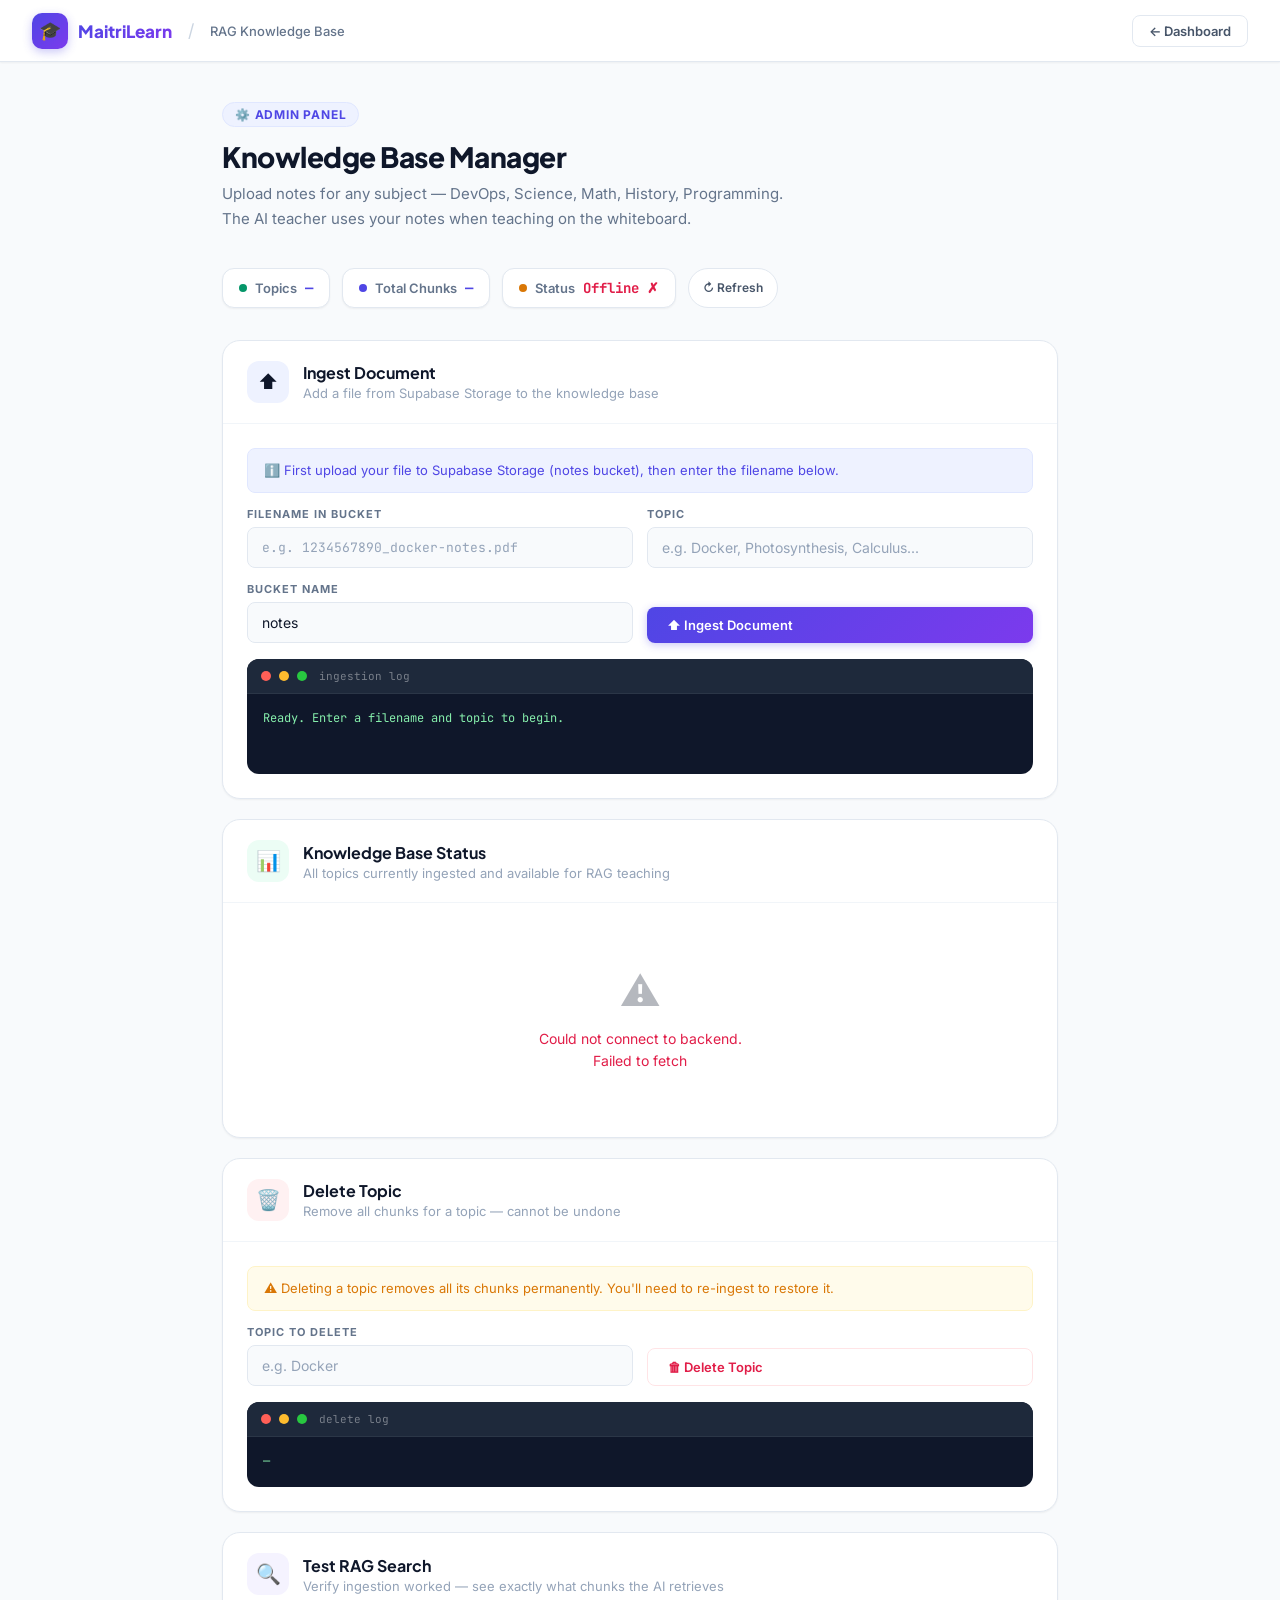
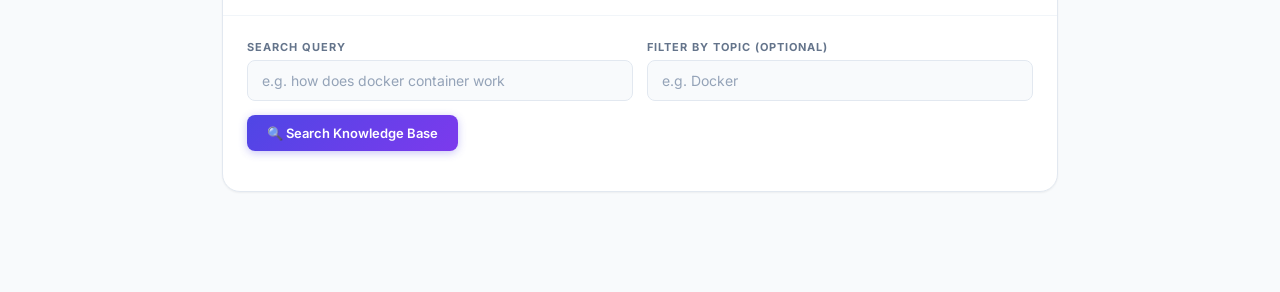
==== admin.html @ 9c9cd819 "modified html files" ====
<!DOCTYPE html>
<html lang="en">
<head>
<meta charset="UTF-8">
<meta name="viewport" content="width=device-width,initial-scale=1.0">
<title>MaitriLearn — RAG Admin</title>
<link rel="icon" href="data:image/svg+xml,<svg xmlns='http://www.w3.org/2000/svg' viewBox='0 0 100 100'><text y='.9em' font-size='90'>⚙️</text></svg>">
<link href="https://fonts.googleapis.com/css2?family=Plus+Jakarta+Sans:wght@400;500;600;700;800&family=Inter:wght@400;500;600&family=JetBrains+Mono:wght@400;500;600&display=swap" rel="stylesheet">
<style>
*,*::before,*::after{box-sizing:border-box;margin:0;padding:0}
:root{
  --white:#ffffff;
  --gray-50:#f8fafc;--gray-100:#f1f5f9;--gray-200:#e2e8f0;
  --gray-300:#cbd5e1;--gray-400:#94a3b8;--gray-500:#64748b;
  --gray-600:#475569;--gray-700:#334155;--gray-800:#1e293b;--gray-900:#0f172a;
  --indigo:#4f46e5;--indigo-600:#4338ca;--indigo-50:#eef2ff;--indigo-100:#e0e7ff;
  --violet:#7c3aed;--violet-50:#f5f3ff;
  --emerald:#059669;--emerald-50:#ecfdf5;--emerald-100:#d1fae5;
  --amber:#d97706;--amber-50:#fffbeb;--amber-100:#fef3c7;
  --rose:#e11d48;--rose-50:#fff1f2;--rose-100:#ffe4e6;
  --cyan:#0891b2;--cyan-50:#ecfeff;
  --r:12px;--r-sm:8px;--r-lg:18px;
  --sh-sm:0 1px 2px rgba(0,0,0,.05);
  --sh:0 1px 3px rgba(0,0,0,.1),0 1px 2px rgba(0,0,0,.06);
  --sh-md:0 4px 6px -1px rgba(0,0,0,.1),0 2px 4px -1px rgba(0,0,0,.06);
  --sh-lg:0 10px 15px -3px rgba(0,0,0,.1),0 4px 6px -2px rgba(0,0,0,.05);
}
html{scroll-behavior:smooth}
body{
  font-family:'Inter',sans-serif;
  background:var(--gray-50);
  color:var(--gray-900);
  min-height:100vh;
}

/* ── NAVBAR ── */
.nav{
  position:sticky;top:0;z-index:100;
  height:62px;display:flex;align-items:center;
  padding:0 32px;gap:16px;
  background:rgba(255,255,255,.92);
  backdrop-filter:blur(16px);
  border-bottom:1px solid var(--gray-200);
  box-shadow:var(--sh-sm);
}
.nav-logo{display:flex;align-items:center;gap:10px;text-decoration:none}
.nav-logo-mark{
  width:36px;height:36px;border-radius:10px;
  background:linear-gradient(135deg,var(--indigo),var(--violet));
  display:flex;align-items:center;justify-content:center;font-size:18px;
  box-shadow:0 3px 10px rgba(79,70,229,.3);
}
.nav-logo-name{
  font-family:'Plus Jakarta Sans',sans-serif;font-weight:800;font-size:17px;
  background:linear-gradient(135deg,var(--indigo),var(--violet));
  -webkit-background-clip:text;-webkit-text-fill-color:transparent;
}
.nav-sep{color:var(--gray-300);font-size:18px}
.nav-page{font-size:13px;color:var(--gray-500);font-weight:500}
.nav-space{flex:1}
.nav-back{
  display:inline-flex;align-items:center;gap:6px;
  padding:7px 16px;border-radius:var(--r-sm);
  border:1.5px solid var(--gray-200);background:white;
  font-size:13px;font-weight:600;color:var(--gray-600);
  text-decoration:none;transition:all .2s;
}
.nav-back:hover{border-color:var(--indigo);color:var(--indigo);background:var(--indigo-50)}

/* ── LAYOUT ── */
.page{max-width:900px;margin:0 auto;padding:40px 32px 80px}

/* ── PAGE HEADER ── */
.page-header{margin-bottom:36px}
.ph-tag{
  display:inline-flex;align-items:center;gap:6px;
  padding:4px 12px;border-radius:20px;
  background:var(--indigo-50);color:var(--indigo);
  font-size:12px;font-weight:700;letter-spacing:.8px;text-transform:uppercase;
  border:1px solid var(--indigo-100);margin-bottom:12px;
}
.ph-title{
  font-family:'Plus Jakarta Sans',sans-serif;
  font-weight:800;font-size:28px;color:var(--gray-900);
  letter-spacing:-.5px;margin-bottom:8px;
}
.ph-sub{font-size:15px;color:var(--gray-500);line-height:1.65;max-width:580px}

/* ── STATUS PILLS ── */
.status-bar{
  display:flex;gap:12px;margin-bottom:32px;
  flex-wrap:wrap;
}
.status-pill{
  display:inline-flex;align-items:center;gap:8px;
  padding:10px 16px;border-radius:var(--r);
  background:white;border:1.5px solid var(--gray-200);
  font-size:13px;font-weight:600;color:var(--gray-700);
  box-shadow:var(--sh-sm);
}
.status-pill .sp-dot{width:8px;height:8px;border-radius:50%}
.status-pill .sp-val{
  font-family:'JetBrains Mono',monospace;font-size:14px;font-weight:700;
}

/* ── SECTION CARDS ── */
.sec-card{
  background:white;border:1.5px solid var(--gray-200);
  border-radius:var(--r-lg);margin-bottom:20px;
  box-shadow:var(--sh-sm);overflow:hidden;
  transition:box-shadow .2s;
}
.sec-card:hover{box-shadow:var(--sh-md)}
.sec-card-header{
  display:flex;align-items:center;gap:14px;
  padding:20px 24px;border-bottom:1px solid var(--gray-100);
}
.sec-icon{
  width:42px;height:42px;border-radius:12px;
  display:flex;align-items:center;justify-content:center;font-size:20px;
  flex-shrink:0;
}
.sec-title{
  font-family:'Plus Jakarta Sans',sans-serif;
  font-weight:700;font-size:16px;color:var(--gray-900);
  margin-bottom:2px;
}
.sec-desc{font-size:13px;color:var(--gray-400)}
.sec-body{padding:24px}

/* ── FORM ELEMENTS ── */
.form-row{display:grid;grid-template-columns:1fr 1fr;gap:14px;margin-bottom:14px}
.form-group{display:flex;flex-direction:column;gap:6px}
.flabel{
  font-size:11px;font-weight:700;letter-spacing:1px;
  text-transform:uppercase;color:var(--gray-500);
}
.finput{
  padding:11px 14px;border-radius:var(--r-sm);
  border:1.5px solid var(--gray-200);background:var(--gray-50);
  color:var(--gray-900);font-family:'Inter',sans-serif;font-size:14px;
  outline:none;transition:all .2s;
}
.finput:focus{border-color:var(--indigo);background:white;box-shadow:0 0 0 3px rgba(79,70,229,.1)}
.finput::placeholder{color:var(--gray-400)}
.finput-mono{font-family:'JetBrains Mono',monospace;font-size:13px}

/* ── BUTTONS ── */
.btn{
  display:inline-flex;align-items:center;gap:7px;
  padding:10px 20px;border-radius:var(--r-sm);border:none;
  font-family:'Inter',sans-serif;font-size:13px;font-weight:600;
  cursor:pointer;transition:all .2s;
}
.btn-primary{
  background:linear-gradient(135deg,var(--indigo),var(--violet));
  color:white;box-shadow:0 2px 8px rgba(79,70,229,.3);
}
.btn-primary:hover:not(:disabled){transform:translateY(-1px);box-shadow:0 4px 14px rgba(79,70,229,.4)}
.btn-primary:disabled{opacity:.45;cursor:not-allowed;transform:none}
.btn-danger{background:white;color:var(--rose);border:1.5px solid var(--rose-100)}
.btn-danger:hover:not(:disabled){background:var(--rose-50);border-color:var(--rose)}
.btn-danger:disabled{opacity:.4;cursor:not-allowed}
.btn-outline{background:white;color:var(--gray-600);border:1.5px solid var(--gray-200)}
.btn-outline:hover{border-color:var(--indigo);color:var(--indigo);background:var(--indigo-50)}
.btn-sm{padding:6px 14px;font-size:12px}

/* ── LOG TERMINAL ── */
.log-wrap{
  background:var(--gray-900);border-radius:var(--r);
  overflow:hidden;margin-top:16px;
}
.log-titlebar{
  display:flex;align-items:center;gap:8px;
  padding:10px 14px;background:var(--gray-800);
  border-bottom:1px solid rgba(255,255,255,.06);
}
.log-dot{width:10px;height:10px;border-radius:50%}
.log-name{font-size:11px;color:rgba(255,255,255,.4);font-family:'JetBrains Mono',monospace;margin-left:4px}
.log-body{
  padding:14px 16px;
  font-family:'JetBrains Mono',monospace;font-size:12px;
  line-height:1.8;min-height:80px;max-height:220px;
  overflow-y:auto;color:#86efac;
  white-space:pre-wrap;word-break:break-all;
}
.log-body .err{color:#fca5a5}
.log-body .info{color:#93c5fd}
.log-body .warn{color:#fcd34d}

/* ── TOPICS TABLE ── */
.topics-wrap{margin-top:4px}
.topics-table{width:100%;border-collapse:collapse}
.topics-table th{
  text-align:left;padding:10px 14px;
  font-size:11px;font-weight:700;letter-spacing:1px;text-transform:uppercase;
  color:var(--gray-400);border-bottom:1.5px solid var(--gray-200);
  background:var(--gray-50);
}
.topics-table th:first-child{border-radius:var(--r-sm) 0 0 0}
.topics-table th:last-child{border-radius:0 var(--r-sm) 0 0}
.topics-table td{
  padding:12px 14px;border-bottom:1px solid var(--gray-100);
  font-size:14px;color:var(--gray-700);
  transition:background .15s;
}
.topics-table tr:hover td{background:var(--gray-50)}
.topics-table tr:last-child td{border-bottom:none}
.topic-badge{
  display:inline-flex;align-items:center;gap:6px;
  padding:4px 12px;border-radius:20px;
  background:var(--indigo-50);color:var(--indigo);
  font-size:12px;font-weight:600;border:1px solid var(--indigo-100);
}
.status-ok{
  display:inline-flex;align-items:center;gap:5px;
  font-size:12px;font-weight:600;color:var(--emerald);
}
.status-dot-ok{width:6px;height:6px;border-radius:50%;background:var(--emerald)}
.chunks-count{
  font-family:'JetBrains Mono',monospace;font-size:12px;
  font-weight:600;color:var(--gray-500);
}
.empty-state{
  text-align:center;padding:40px 20px;
  display:flex;flex-direction:column;align-items:center;gap:12px;
}
.empty-icon{font-size:40px;opacity:.3}
.empty-text{font-size:14px;color:var(--gray-400);line-height:1.6}

/* ── KB SUMMARY ── */
.kb-summary{
  display:flex;gap:12px;margin-bottom:16px;flex-wrap:wrap;
}
.kb-stat{
  flex:1;min-width:120px;padding:14px 16px;border-radius:var(--r);
  border:1.5px solid var(--gray-200);background:white;
  text-align:center;
}
.kb-stat-num{
  font-family:'Plus Jakarta Sans',sans-serif;
  font-weight:800;font-size:26px;line-height:1;margin-bottom:4px;
}
.kb-stat-label{font-size:12px;color:var(--gray-400);font-weight:500}

/* ── SEARCH RESULTS ── */
.chunk-result{
  padding:14px;border-radius:var(--r-sm);
  background:var(--gray-50);border:1px solid var(--gray-200);
  margin-bottom:10px;
}
.chunk-header{
  display:flex;align-items:center;gap:8px;
  margin-bottom:8px;
}
.chunk-num{
  width:22px;height:22px;border-radius:6px;
  background:var(--indigo-50);color:var(--indigo);
  display:flex;align-items:center;justify-content:center;
  font-size:11px;font-weight:700;flex-shrink:0;
}
.chunk-label{font-size:12px;font-weight:600;color:var(--gray-500)}
.chunk-text{
  font-size:13px;color:var(--gray-700);line-height:1.7;
  font-family:'Inter',sans-serif;
}

/* ── ALERT ── */
.alert{
  display:flex;align-items:flex-start;gap:10px;
  padding:12px 16px;border-radius:var(--r-sm);
  font-size:13px;line-height:1.5;margin-bottom:14px;
}
.alert-warn{background:var(--amber-50);border:1px solid var(--amber-100);color:var(--amber)}
.alert-info{background:var(--indigo-50);border:1px solid var(--indigo-100);color:var(--indigo)}

/* ── RESPONSIVE ── */
@media(max-width:600px){
  .nav{padding:0 16px}
  .page{padding:24px 16px 60px}
  .form-row{grid-template-columns:1fr}
  .kb-summary{flex-direction:column}
  .status-bar{flex-direction:column}
}
::-webkit-scrollbar{width:5px}
::-webkit-scrollbar-track{background:transparent}
::-webkit-scrollbar-thumb{background:var(--gray-300);border-radius:3px}

/* Animations */
@keyframes fadeUp{from{opacity:0;transform:translateY(16px)}to{opacity:1;transform:translateY(0)}}
.sec-card{animation:fadeUp .4s ease both}
.sec-card:nth-child(1){animation-delay:.05s}
.sec-card:nth-child(2){animation-delay:.1s}
.sec-card:nth-child(3){animation-delay:.15s}
.sec-card:nth-child(4){animation-delay:.2s}
</style>
</head>
<body>

<!-- NAVBAR -->
<nav class="nav">
  <a href="index.html" class="nav-logo">
    <div class="nav-logo-mark">🎓</div>
    <span class="nav-logo-name">MaitriLearn</span>
  </a>
  <span class="nav-sep">/</span>
  <span class="nav-page">RAG Knowledge Base</span>
  <div class="nav-space"></div>
  <a href="index.html" class="nav-back">← Dashboard</a>
</nav>

<div class="page">

  <!-- PAGE HEADER -->
  <div class="page-header">
    <div class="ph-tag">⚙️ Admin Panel</div>
    <h1 class="ph-title">Knowledge Base Manager</h1>
    <p class="ph-sub">Upload notes for any subject — DevOps, Science, Math, History, Programming. The AI teacher uses your notes when teaching on the whiteboard.</p>
  </div>

  <!-- STATUS BAR -->
  <div class="status-bar" id="statusBar">
    <div class="status-pill">
      <div class="sp-dot" style="background:var(--emerald)"></div>
      <span style="color:var(--gray-500)">Topics</span>
      <span class="sp-val" style="color:var(--indigo)" id="statTopics">—</span>
    </div>
    <div class="status-pill">
      <div class="sp-dot" style="background:var(--indigo)"></div>
      <span style="color:var(--gray-500)">Total Chunks</span>
      <span class="sp-val" style="color:var(--indigo)" id="statChunks">—</span>
    </div>
    <div class="status-pill">
      <div class="sp-dot" style="background:var(--amber);animation:pulse 2s infinite"></div>
      <span style="color:var(--gray-500)">Status</span>
      <span class="sp-val" style="color:var(--emerald)" id="statStatus">Loading...</span>
    </div>
    <button class="btn btn-outline btn-sm" onclick="loadTopics()" style="border-radius:20px">↻ Refresh</button>
  </div>

  <!-- 1. INGEST -->
  <div class="sec-card">
    <div class="sec-card-header">
      <div class="sec-icon" style="background:var(--indigo-50)">⬆️</div>
      <div>
        <div class="sec-title">Ingest Document</div>
        <div class="sec-desc">Add a file from Supabase Storage to the knowledge base</div>
      </div>
    </div>
    <div class="sec-body">
      <div class="alert alert-info">
        ℹ️ First upload your file to Supabase Storage (notes bucket), then enter the filename below.
      </div>
      <div class="form-row">
        <div class="form-group">
          <label class="flabel">Filename in bucket</label>
          <input class="finput finput-mono" id="filename" placeholder="e.g. 1234567890_docker-notes.pdf">
        </div>
        <div class="form-group">
          <label class="flabel">Topic</label>
          <input class="finput" id="topic"
            placeholder="e.g. Docker, Photosynthesis, Calculus..."
            list="topicSuggestions" autocomplete="off">
          <datalist id="topicSuggestions">
            <option value="Linux"><option value="Git"><option value="Docker">
            <option value="Kubernetes"><option value="CI/CD"><option value="AWS">
            <option value="Terraform"><option value="Photosynthesis">
            <option value="Cell Biology"><option value="Newton Laws">
            <option value="Thermodynamics"><option value="Periodic Table">
            <option value="DNA Replication"><option value="Calculus">
            <option value="Linear Algebra"><option value="Statistics">
            <option value="Trigonometry"><option value="Python">
            <option value="Data Structures"><option value="Machine Learning">
            <option value="SQL"><option value="World War 2">
            <option value="Indian Independence"><option value="French Revolution">
          </datalist>
        </div>
      </div>
      <div class="form-row">
        <div class="form-group">
          <label class="flabel">Bucket Name</label>
          <input class="finput" id="bucket" value="notes">
        </div>
        <div class="form-group" style="justify-content:flex-end">
          <label class="flabel">&nbsp;</label>
          <button class="btn btn-primary" id="ingestBtn" onclick="ingestDoc()">
            ⬆ Ingest Document
          </button>
        </div>
      </div>
      <div class="log-wrap">
        <div class="log-titlebar">
          <div class="log-dot" style="background:#ff5f57"></div>
          <div class="log-dot" style="background:#febc2e"></div>
          <div class="log-dot" style="background:#28c840"></div>
          <span class="log-name">ingestion log</span>
        </div>
        <div class="log-body" id="ingestLog">Ready. Enter a filename and topic to begin.</div>
      </div>
    </div>
  </div>

  <!-- 2. KNOWLEDGE BASE STATUS -->
  <div class="sec-card">
    <div class="sec-card-header">
      <div class="sec-icon" style="background:var(--emerald-50)">📊</div>
      <div>
        <div class="sec-title">Knowledge Base Status</div>
        <div class="sec-desc">All topics currently ingested and available for RAG teaching</div>
      </div>
    </div>
    <div class="sec-body">
      <div id="topicsWrap">
        <div class="empty-state">
          <div class="empty-icon">📭</div>
          <div class="empty-text">Loading knowledge base...</div>
        </div>
      </div>
    </div>
  </div>

  <!-- 3. DELETE -->
  <div class="sec-card">
    <div class="sec-card-header">
      <div class="sec-icon" style="background:var(--rose-50)">🗑️</div>
      <div>
        <div class="sec-title">Delete Topic</div>
        <div class="sec-desc">Remove all chunks for a topic — cannot be undone</div>
      </div>
    </div>
    <div class="sec-body">
      <div class="alert alert-warn">
        ⚠️ Deleting a topic removes all its chunks permanently. You'll need to re-ingest to restore it.
      </div>
      <div class="form-row">
        <div class="form-group">
          <label class="flabel">Topic to Delete</label>
          <input class="finput" id="deleteTopic" placeholder="e.g. Docker">
        </div>
        <div class="form-group" style="justify-content:flex-end">
          <label class="flabel">&nbsp;</label>
          <button class="btn btn-danger" onclick="deleteTopic()">🗑 Delete Topic</button>
        </div>
      </div>
      <div class="log-wrap">
        <div class="log-titlebar">
          <div class="log-dot" style="background:#ff5f57"></div>
          <div class="log-dot" style="background:#febc2e"></div>
          <div class="log-dot" style="background:#28c840"></div>
          <span class="log-name">delete log</span>
        </div>
        <div class="log-body" id="deleteLog" style="min-height:50px">—</div>
      </div>
    </div>
  </div>

  <!-- 4. TEST SEARCH -->
  <div class="sec-card">
    <div class="sec-card-header">
      <div class="sec-icon" style="background:var(--violet-50)">🔍</div>
      <div>
        <div class="sec-title">Test RAG Search</div>
        <div class="sec-desc">Verify ingestion worked — see exactly what chunks the AI retrieves</div>
      </div>
    </div>
    <div class="sec-body">
      <div class="form-row">
        <div class="form-group">
          <label class="flabel">Search Query</label>
          <input class="finput" id="searchQuery" placeholder="e.g. how does docker container work">
        </div>
        <div class="form-group">
          <label class="flabel">Filter by Topic (optional)</label>
          <input class="finput" id="searchTopic" placeholder="e.g. Docker">
        </div>
      </div>
      <button class="btn btn-primary" onclick="testSearch()">🔍 Search Knowledge Base</button>
      <div id="searchResults" style="margin-top:16px"></div>
    </div>
  </div>

</div>

<script src="js/config.js"></script>
<script>
const BACKEND = typeof BACKEND_URL !== "undefined" ? BACKEND_URL : "http://localhost:5000";

function log(elId, msg, type="") {
  const el = document.getElementById(elId);
  const line = type ? `<span class="${type}">${msg}</span>` : msg;
  el.innerHTML += "\n" + line;
  el.scrollTop = el.scrollHeight;
}
function clearLog(elId, msg="") {
  document.getElementById(elId).innerHTML = msg;
}

// ── INGEST ────────────────────────────────────────────────────────────────────
window.ingestDoc = async function() {
  const filename = document.getElementById("filename").value.trim();
  const topic    = document.getElementById("topic").value.trim();
  const bucket   = document.getElementById("bucket").value.trim() || "notes";
  const btn      = document.getElementById("ingestBtn");

  if (!filename || !topic) { alert("Please fill in filename and topic"); return; }

  btn.disabled = true;
  btn.textContent = "⏳ Ingesting...";
  clearLog("ingestLog", `Starting ingestion of "${filename}"...`);
  log("ingestLog", `Topic: ${topic} | Bucket: ${bucket}`, "info");
  log("ingestLog", "Downloading file from Supabase Storage...");

  try {
    const res  = await fetch(`${BACKEND}/rag/ingest`, {
      method: "POST",
      headers: { "Content-Type": "application/json" },
      body: JSON.stringify({ filename, topic, bucket })
    });
    const data = await res.json();
    if (data.error) {
      log("ingestLog", `✗ ERROR: ${data.error}`, "err");
    } else {
      log("ingestLog", `✓ ${data.message}`, "info");
      log("ingestLog", `  Chunks stored: ${data.chunks_stored} / ${data.total_chunks}`);
      log("ingestLog", `  Topic "${topic}" is now available for RAG teaching ✓`);
      loadTopics();
    }
  } catch(e) {
    log("ingestLog", `✗ ERROR: ${e.message} — is backend running?`, "err");
  }
  btn.disabled = false;
  btn.innerHTML = "⬆ Ingest Document";
};

// ── LOAD TOPICS ───────────────────────────────────────────────────────────────
window.loadTopics = async function() {
  const wrap = document.getElementById("topicsWrap");
  wrap.innerHTML = `<div class="empty-state"><div class="empty-icon">⏳</div><div class="empty-text">Loading...</div></div>`;

  try {
    const res  = await fetch(`${BACKEND}/rag/topics`);
    const data = await res.json();

    // Update status bar
    document.getElementById("statTopics").textContent = data.topics?.length || 0;
    document.getElementById("statChunks").textContent = data.total_chunks || 0;
    document.getElementById("statStatus").textContent = "Connected ✓";
    document.getElementById("statStatus").style.color = "var(--emerald)";

    if (!data.topics || data.topics.length === 0) {
      wrap.innerHTML = `
        <div class="empty-state">
          <div class="empty-icon">📭</div>
          <div class="empty-text">No documents ingested yet.<br>Upload notes to Supabase bucket and ingest them above.</div>
        </div>`;
      return;
    }

    wrap.innerHTML = `
      <div class="kb-summary">
        <div class="kb-stat">
          <div class="kb-stat-num" style="color:var(--indigo)">${data.topics.length}</div>
          <div class="kb-stat-label">Topics</div>
        </div>
        <div class="kb-stat">
          <div class="kb-stat-num" style="color:var(--emerald)">${data.total_chunks}</div>
          <div class="kb-stat-label">Total Chunks</div>
        </div>
        <div class="kb-stat">
          <div class="kb-stat-num" style="color:var(--violet)">RAG</div>
          <div class="kb-stat-label">Ready</div>
        </div>
      </div>
      <table class="topics-table">
        <thead>
          <tr>
            <th>#</th>
            <th>Topic</th>
            <th>Status</th>
          </tr>
        </thead>
        <tbody>
          ${data.topics.map((t, i) => `
            <tr>
              <td style="color:var(--gray-400);font-family:'JetBrains Mono',monospace;font-size:12px">${String(i+1).padStart(2,"0")}</td>
              <td><span class="topic-badge">📚 ${t}</span></td>
              <td><span class="status-ok"><span class="status-dot-ok"></span>Ingested</span></td>
            </tr>`).join("")}
        </tbody>
      </table>`;
  } catch(e) {
    document.getElementById("statStatus").textContent = "Offline ✗";
    document.getElementById("statStatus").style.color = "var(--rose)";
    wrap.innerHTML = `
      <div class="empty-state">
        <div class="empty-icon">⚠️</div>
        <div class="empty-text" style="color:var(--rose)">Could not connect to backend.<br>${e.message}</div>
      </div>`;
  }
};

// ── DELETE ────────────────────────────────────────────────────────────────────
window.deleteTopic = async function() {
  const topic = document.getElementById("deleteTopic").value.trim();
  if (!topic) { alert("Enter a topic to delete"); return; }
  if (!confirm(`Delete ALL chunks for topic "${topic}"?\n\nThis cannot be undone.`)) return;

  clearLog("deleteLog", `Deleting all chunks for "${topic}"...`);
  try {
    const res  = await fetch(`${BACKEND}/rag/delete`, {
      method: "DELETE",
      headers: { "Content-Type": "application/json" },
      body: JSON.stringify({ topic })
    });
    const data = await res.json();
    if (data.error) {
      log("deleteLog", `✗ ERROR: ${data.error}`, "err");
    } else {
      log("deleteLog", `✓ Successfully deleted all chunks for "${topic}"`, "info");
      document.getElementById("deleteTopic").value = "";
      loadTopics();
    }
  } catch(e) {
    log("deleteLog", `✗ ERROR: ${e.message}`, "err");
  }
};

// ── TEST SEARCH ───────────────────────────────────────────────────────────────
window.testSearch = async function() {
  const query = document.getElementById("searchQuery").value.trim();
  const topic = document.getElementById("searchTopic").value.trim();
  if (!query) { alert("Enter a search query"); return; }

  const results = document.getElementById("searchResults");
  results.innerHTML = `<div style="color:var(--gray-400);font-size:13px;padding:8px">Searching knowledge base...</div>`;

  try {
    const res  = await fetch(`${BACKEND}/rag/search`, {
      method: "POST",
      headers: { "Content-Type": "application/json" },
      body: JSON.stringify({ query, topic, top_k: 3 })
    });
    const data = await res.json();

    if (data.error) {
      results.innerHTML = `<div class="alert alert-warn">✗ ${data.error}</div>`;
      return;
    }
    if (data.count === 0) {
      results.innerHTML = `
        <div class="empty-state" style="padding:24px">
          <div class="empty-icon">🔍</div>
          <div class="empty-text">No chunks found for this query.<br>Try ingesting documents first or lower the similarity threshold.</div>
        </div>`;
      return;
    }

    results.innerHTML = `
      <div style="font-size:13px;font-weight:600;color:var(--emerald);margin-bottom:12px">
        ✓ Found ${data.count} relevant chunk${data.count > 1 ? "s" : ""} — RAG is working!
      </div>
      ${data.chunks.map((c, i) => `
        <div class="chunk-result">
          <div class="chunk-header">
            <div class="chunk-num">${i+1}</div>
            <div class="chunk-label">Chunk ${i+1} · ${c.length} chars</div>
          </div>
          <div class="chunk-text">${c.slice(0, 320)}${c.length > 320 ? "..." : ""}</div>
        </div>`).join("")}`;
  } catch(e) {
    results.innerHTML = `<div class="alert alert-warn">✗ Search failed: ${e.message}</div>`;
  }
};

// Auto-load on open
loadTopics();
</script>
</body>
</html>
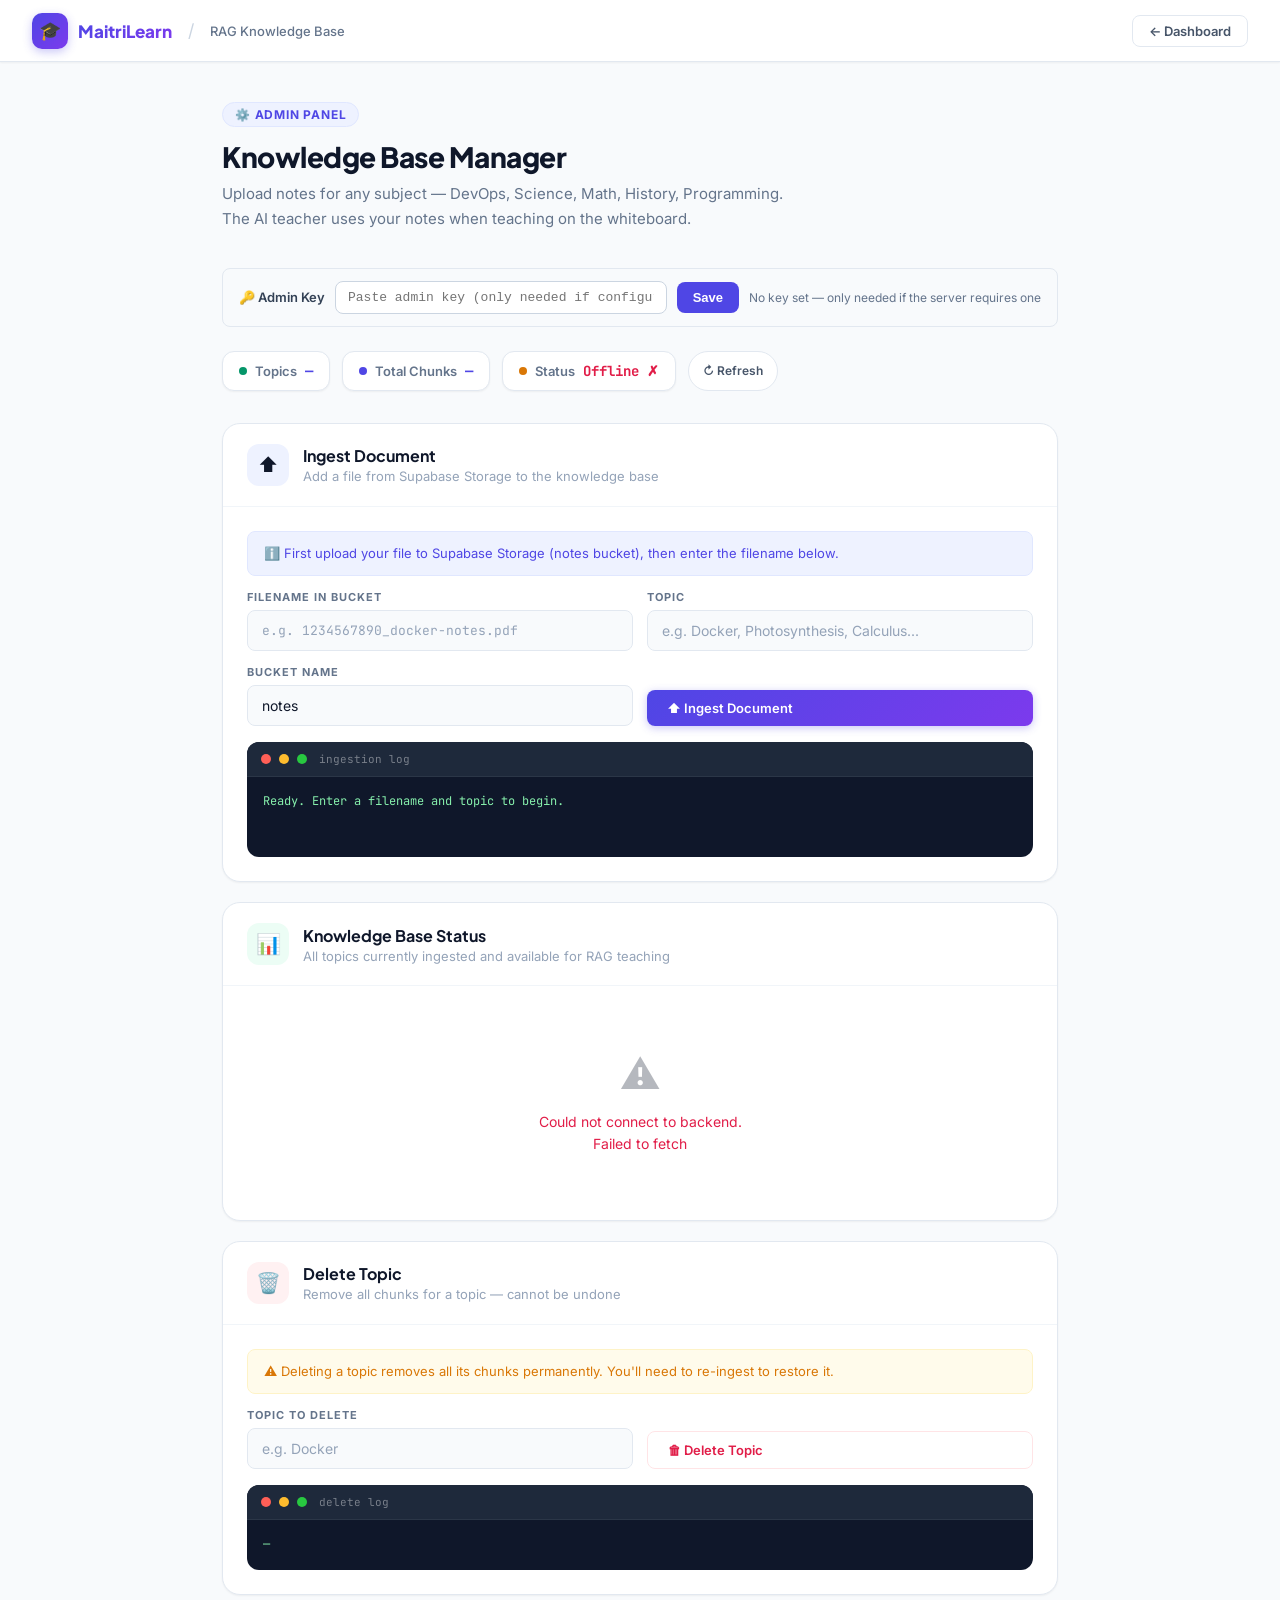
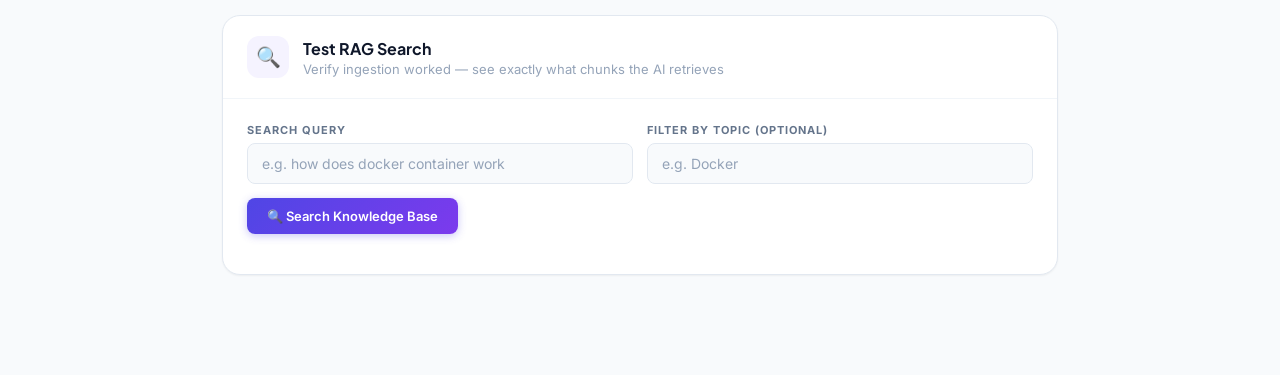
==== commit 389cc4c1: "removed 0 bytes files" ====
--- a/admin.html
+++ b/admin.html
@@ -3,7 +3,40 @@
 <head>
 <meta charset="UTF-8">
 <meta name="viewport" content="width=device-width,initial-scale=1.0">
-<title>MaitriLearn — RAG Admin</title>
+<title>RAG Admin — Knowledge Base Manager | MaitriLearn</title>
+  <!-- ── SEO META TAGS ── -->
+  <meta name="description" content="Upload and manage your learning notes for AI-powered teaching. Ingest PDFs and text files into the RAG knowledge base.">
+  <meta name="keywords"    content="RAG knowledge base, notes upload, AI teaching, learning management">
+  <meta name="author"      content="MaitriLearn">
+  <meta name="robots"      content="index, follow">
+  <link rel="canonical"    href="https://maitrilearn.com/admin.html">
+
+  <!-- Open Graph (WhatsApp, LinkedIn, Facebook) -->
+  <meta property="og:type"        content="website">
+  <meta property="og:url"         content="https://maitrilearn.com/admin.html">
+  <meta property="og:title"       content="RAG Admin — MaitriLearn">
+  <meta property="og:description" content="Manage your knowledge base for AI-powered personalized teaching.">
+  <meta property="og:image"       content="https://maitrilearn.com/og-image.png">
+  <meta property="og:site_name"   content="MaitriLearn">
+
+  <!-- Twitter Card -->
+  <meta name="twitter:card"        content="summary_large_image">
+  <meta name="twitter:title"       content="RAG Admin — MaitriLearn">
+  <meta name="twitter:description" content="Manage your knowledge base for AI-powered personalized teaching.">
+  <meta name="twitter:image"       content="https://maitrilearn.com/og-image.png">
+
+  <!-- Google Analytics -->
+  <script async src="https://www.googletagmanager.com/gtag/js?id=G-4JS7D0T33L"></script>
+  <script>
+    window.dataLayer = window.dataLayer || [];
+    function gtag(){dataLayer.push(arguments);}
+    gtag('js', new Date());
+    gtag('config', 'G-4JS7D0T33L', {
+      page_title: 'RAG Admin — MaitriLearn',
+      page_location: 'https://maitrilearn.com/admin.html'
+    });
+  </script>
+
 <link rel="icon" href="data:image/svg+xml,<svg xmlns='http://www.w3.org/2000/svg' viewBox='0 0 100 100'><text y='.9em' font-size='90'>⚙️</text></svg>">
 <link href="https://fonts.googleapis.com/css2?family=Plus+Jakarta+Sans:wght@400;500;600;700;800&family=Inter:wght@400;500;600&family=JetBrains+Mono:wght@400;500;600&display=swap" rel="stylesheet">
 <style>
@@ -31,6 +64,7 @@
   background:var(--gray-50);
   color:var(--gray-900);
   min-height:100vh;
+  overflow-x:hidden;
 }
 
 /* ── NAVBAR ── */
@@ -72,6 +106,26 @@
 
 /* ── PAGE HEADER ── */
 .page-header{margin-bottom:36px}
+.admin-key-bar{
+  display:flex;align-items:center;gap:10px;flex-wrap:wrap;
+  padding:12px 16px;border-radius:var(--r-sm);
+  background:var(--gray-50);border:1px solid var(--gray-200);
+  margin-bottom:24px;
+}
+.ak-label{font-size:13px;font-weight:600;color:var(--gray-700);white-space:nowrap}
+.ak-input{
+  flex:1;min-width:200px;padding:8px 12px;border-radius:8px;
+  border:1px solid var(--gray-300);font-size:13px;font-family:monospace;
+}
+.ak-input:focus{outline:none;border-color:var(--indigo)}
+.ak-save{
+  padding:8px 16px;border-radius:8px;border:none;
+  background:var(--indigo);color:white;font-size:13px;font-weight:600;
+  cursor:pointer;white-space:nowrap;
+}
+.ak-save:hover{background:var(--indigo-600,var(--indigo))}
+.ak-status{font-size:12px;color:var(--gray-500);white-space:nowrap}
+.ak-status.set{color:var(--emerald)}
 .ph-tag{
   display:inline-flex;align-items:center;gap:6px;
   padding:4px 12px;border-radius:20px;
@@ -281,6 +335,11 @@
   .form-row{grid-template-columns:1fr}
   .kb-summary{flex-direction:column}
   .status-bar{flex-direction:column}
+}
+@media(max-width:420px){
+  .nav{padding:0 12px;gap:8px}
+  .nav-page,.nav-sep{display:none}
+  .nav-back{padding:6px 10px;font-size:12px}
 }
 ::-webkit-scrollbar{width:5px}
 ::-webkit-scrollbar-track{background:transparent}
@@ -316,6 +375,14 @@
     <div class="ph-tag">⚙️ Admin Panel</div>
     <h1 class="ph-title">Knowledge Base Manager</h1>
     <p class="ph-sub">Upload notes for any subject — DevOps, Science, Math, History, Programming. The AI teacher uses your notes when teaching on the whiteboard.</p>
+  </div>
+
+  <!-- ADMIN KEY -->
+  <div class="admin-key-bar" id="adminKeyBar">
+    <span class="ak-label">🔑 Admin Key</span>
+    <input type="password" id="adminKeyInput" class="ak-input" placeholder="Paste admin key (only needed if configured on the server)" autocomplete="off">
+    <button class="ak-save" onclick="saveAdminKey()">Save</button>
+    <span class="ak-status" id="adminKeyStatus"></span>
   </div>
 
   <!-- STATUS BAR -->
@@ -485,6 +552,33 @@
 <script>
 const BACKEND = typeof BACKEND_URL !== "undefined" ? BACKEND_URL : "http://localhost:5000";
 
+// ── ADMIN KEY ────────────────────────────────────────────────────────────────
+// Only needed if the server has ADMIN_API_KEY configured (see backend
+// utils/auth.py). Saved locally in this browser so you don't re-enter it
+// every visit — never sent anywhere except as the X-Admin-Key header below.
+function getAdminKey(){ return localStorage.getItem("maitrilearn_admin_key") || ""; }
+
+window.saveAdminKey = function(){
+  const val = document.getElementById("adminKeyInput").value.trim();
+  localStorage.setItem("maitrilearn_admin_key", val);
+  updateAdminKeyStatus();
+};
+
+function updateAdminKeyStatus(){
+  const key = getAdminKey();
+  const statusEl = document.getElementById("adminKeyStatus");
+  const inputEl  = document.getElementById("adminKeyInput");
+  if (key) {
+    statusEl.textContent = "✓ Key saved in this browser";
+    statusEl.classList.add("set");
+    inputEl.value = key;
+  } else {
+    statusEl.textContent = "No key set — only needed if the server requires one";
+    statusEl.classList.remove("set");
+  }
+}
+document.addEventListener("DOMContentLoaded", updateAdminKeyStatus);
+
 function log(elId, msg, type="") {
   const el = document.getElementById(elId);
   const line = type ? `<span class="${type}">${msg}</span>` : msg;
@@ -513,7 +607,7 @@
   try {
     const res  = await fetch(`${BACKEND}/rag/ingest`, {
       method: "POST",
-      headers: { "Content-Type": "application/json" },
+      headers: { "Content-Type": "application/json", "X-Admin-Key": getAdminKey() },
       body: JSON.stringify({ filename, topic, bucket })
     });
     const data = await res.json();
@@ -609,7 +703,7 @@
   try {
     const res  = await fetch(`${BACKEND}/rag/delete`, {
       method: "DELETE",
-      headers: { "Content-Type": "application/json" },
+      headers: { "Content-Type": "application/json", "X-Admin-Key": getAdminKey() },
       body: JSON.stringify({ topic })
     });
     const data = await res.json();
@@ -659,14 +753,18 @@
       <div style="font-size:13px;font-weight:600;color:var(--emerald);margin-bottom:12px">
         ✓ Found ${data.count} relevant chunk${data.count > 1 ? "s" : ""} — RAG is working!
       </div>
-      ${data.chunks.map((c, i) => `
-        <div class="chunk-result">
+      ${(Array.isArray(data.chunks) ? data.chunks : []).map((c, i) => {
+        // c can be a string or a dict {content, source}
+        const text   = typeof c === "object" ? (c.content || JSON.stringify(c)) : String(c || "");
+        const preview = text.slice(0, 320) + (text.length > 320 ? "..." : "");
+        return `<div class="chunk-result">
           <div class="chunk-header">
             <div class="chunk-num">${i+1}</div>
-            <div class="chunk-label">Chunk ${i+1} · ${c.length} chars</div>
+            <div class="chunk-label">Chunk ${i+1} · ${text.length} chars${typeof c === "object" && c.source ? " · " + c.source : ""}</div>
           </div>
-          <div class="chunk-text">${c.slice(0, 320)}${c.length > 320 ? "..." : ""}</div>
-        </div>`).join("")}`;
+          <div class="chunk-text">${preview}</div>
+        </div>`;
+      }).join("")}`;
   } catch(e) {
     results.innerHTML = `<div class="alert alert-warn">✗ Search failed: ${e.message}</div>`;
   }
@@ -675,5 +773,6 @@
 // Auto-load on open
 loadTopics();
 </script>
+  <script src="js/analytics.js"></script>
 </body>
 </html>
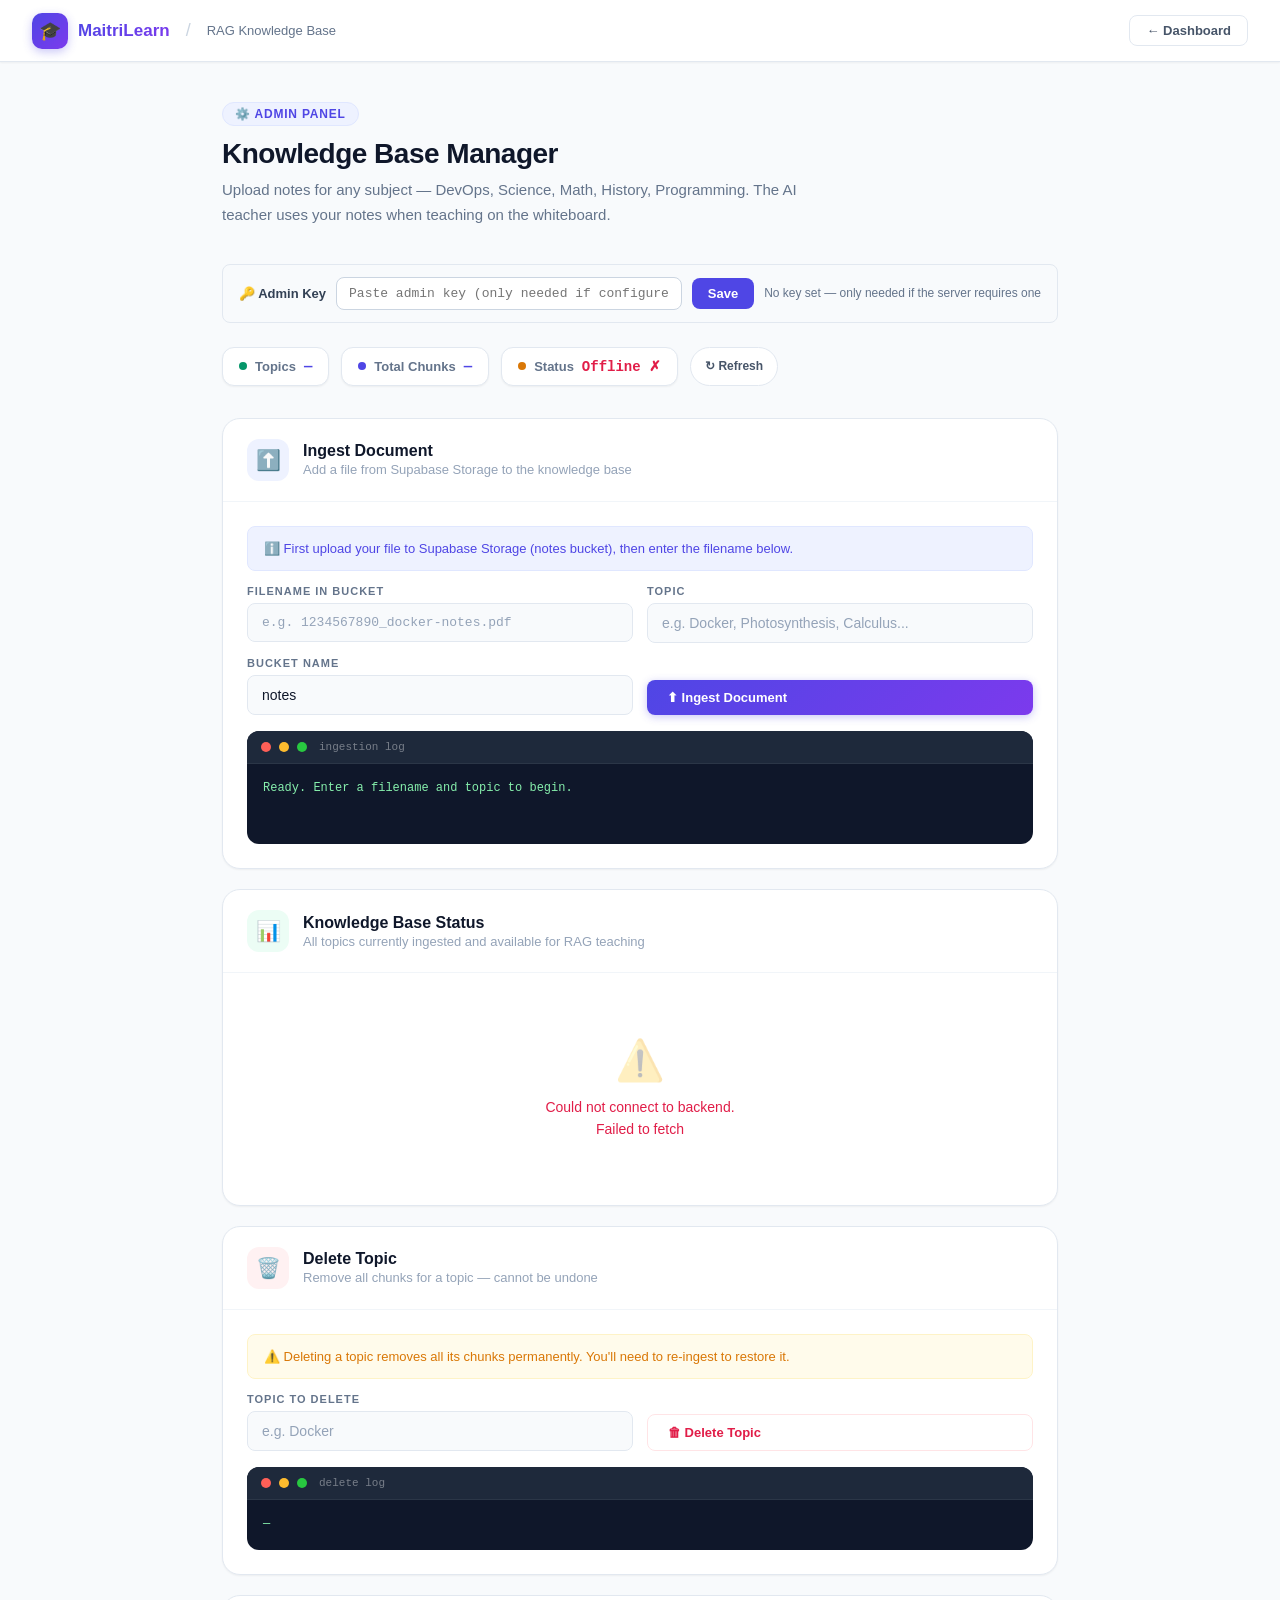
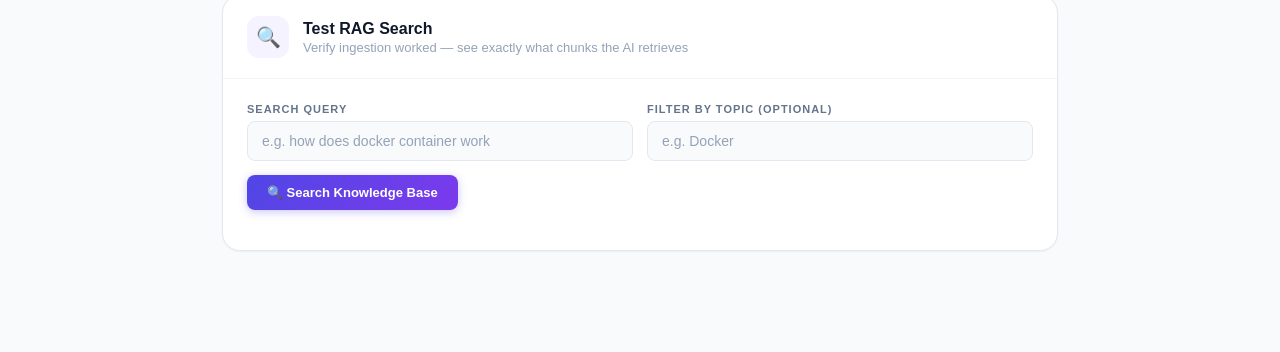
==== commit 6fd365db: "improving termainal and reolve prompt leakage" ====
--- a/admin.html
+++ b/admin.html
@@ -3,6 +3,22 @@
 <head>
 <meta charset="UTF-8">
 <meta name="viewport" content="width=device-width,initial-scale=1.0">
+<!-- QA audit HIGH finding (H-02): "Zero security headers on frontend" (CSP,
+     HSTS, X-Frame-Options, X-Content-Type-Options all absent). This is a
+     static GitHub Pages site — GH Pages does not support custom HTTP
+     response headers, so HSTS, X-Frame-Options, and X-Content-Type-Options
+     genuinely cannot be delivered from here: they're header-only
+     directives, and browsers ignore them (and CSP's frame-ancestors, the
+     modern X-Frame-Options replacement) when set via <meta> — this is by
+     spec, not an oversight. What CAN be set via <meta> is
+     Content-Security-Policy and Referrer-Policy, added below. For the
+     header-only protections, see /_headers in the repo root: it has no
+     effect on plain GitHub Pages, but takes effect automatically at zero
+     cost if this site is ever fronted by Cloudflare or moved to
+     Netlify/Vercel/Cloudflare Pages (all of which natively read a _headers
+     file with no backend changes needed). -->
+<meta http-equiv="Content-Security-Policy" content="default-src 'self'; script-src 'self' 'unsafe-inline' https://www.googletagmanager.com https://cdn.jsdelivr.net; style-src 'self' 'unsafe-inline' https://fonts.googleapis.com; font-src https://fonts.gstatic.com; img-src 'self' data: https:; media-src 'self' https://ttsand-stt.onrender.com https://rairwoyaesgvezxyztnq.supabase.co; connect-src 'self' https://maitrilearn-backend-rag.onrender.com https://ttsand-stt.onrender.com https://rairwoyaesgvezxyztnq.supabase.co https://*.google-analytics.com https://*.analytics.google.com; object-src 'none'; base-uri 'self'; form-action 'self'">
+<meta http-equiv="Referrer-Policy" content="strict-origin-when-cross-origin">
 <title>RAG Admin — Knowledge Base Manager | MaitriLearn</title>
   <!-- ── SEO META TAGS ── -->
   <meta name="description" content="Upload and manage your learning notes for AI-powered teaching. Ingest PDFs and text files into the RAG knowledge base.">
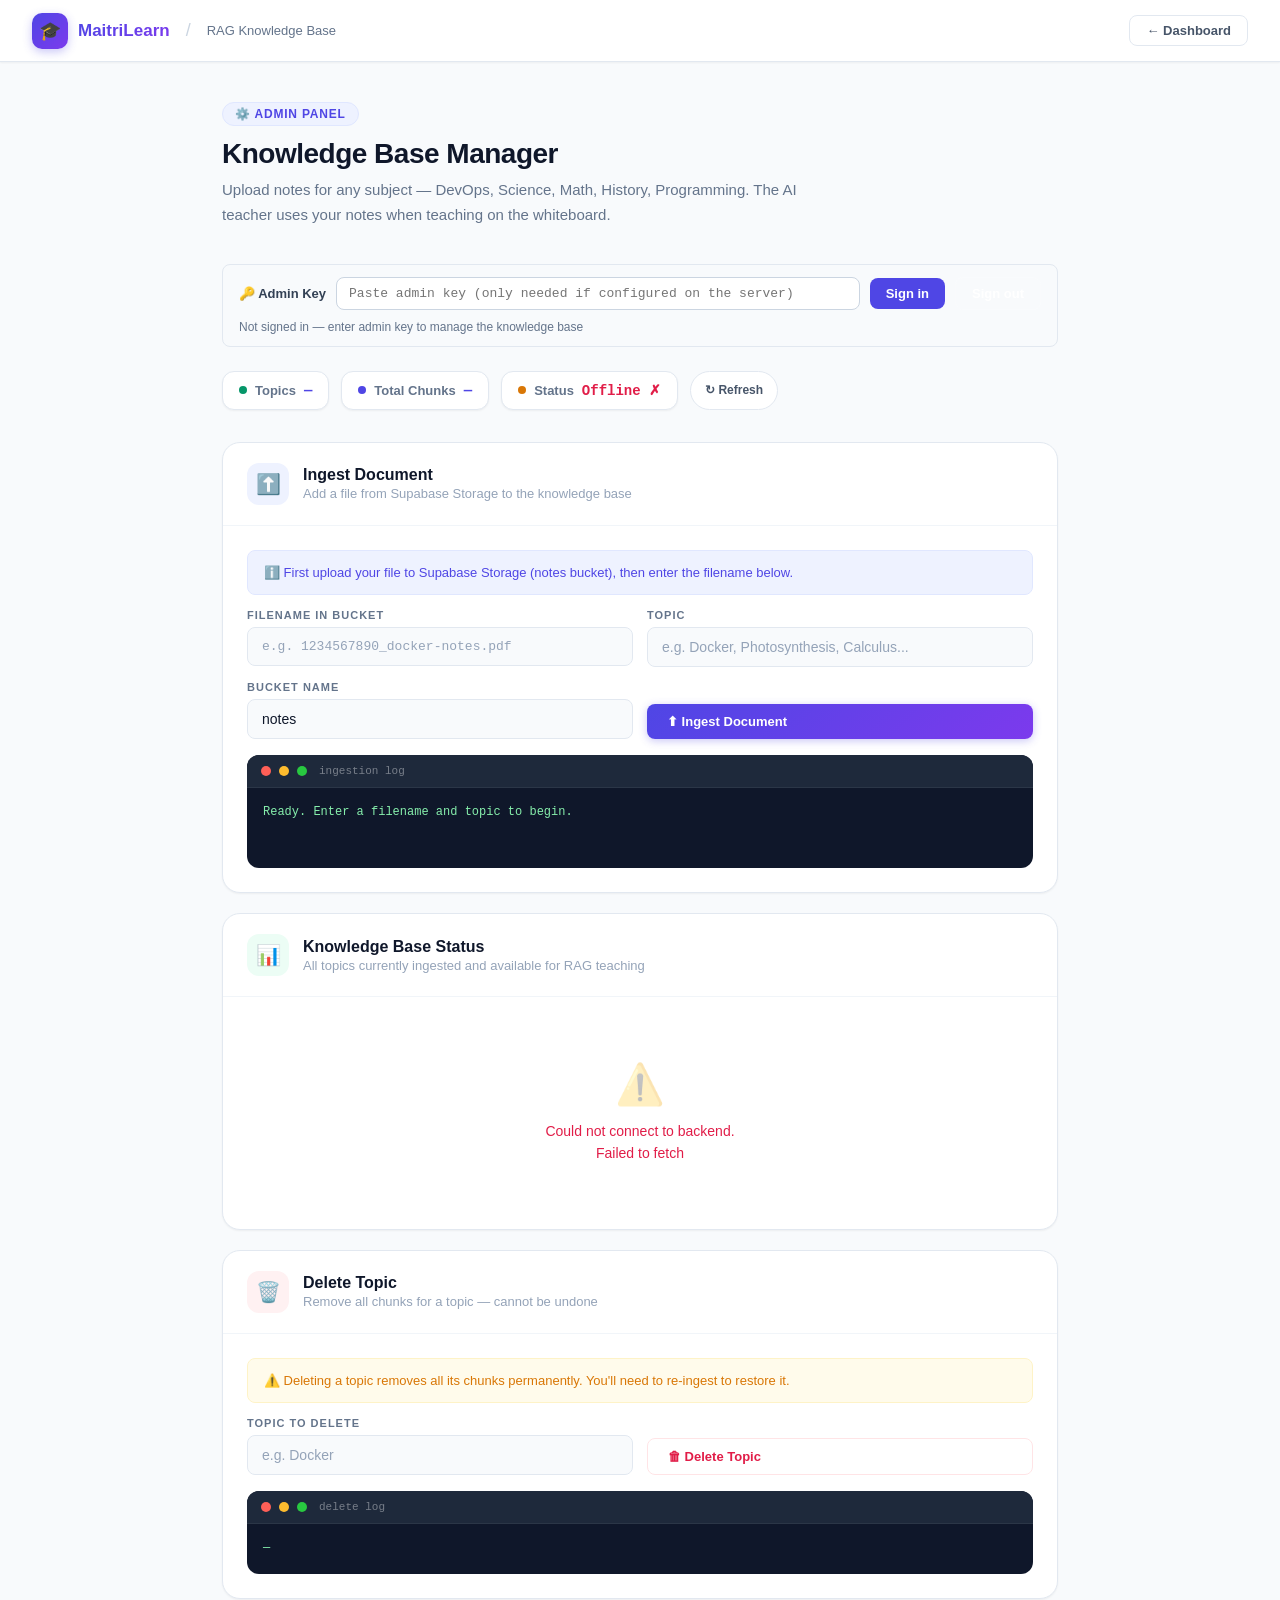
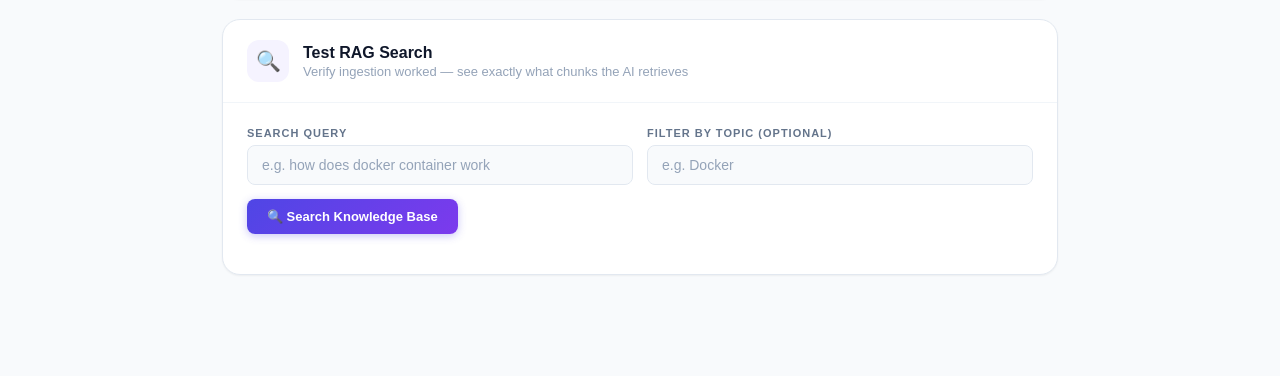
==== commit 20c597f3: "added security" ====
--- a/admin.html
+++ b/admin.html
@@ -393,11 +393,12 @@
     <p class="ph-sub">Upload notes for any subject — DevOps, Science, Math, History, Programming. The AI teacher uses your notes when teaching on the whiteboard.</p>
   </div>
 
-  <!-- ADMIN KEY -->
+  <!-- ADMIN LOGIN -->
   <div class="admin-key-bar" id="adminKeyBar">
     <span class="ak-label">🔑 Admin Key</span>
     <input type="password" id="adminKeyInput" class="ak-input" placeholder="Paste admin key (only needed if configured on the server)" autocomplete="off">
-    <button class="ak-save" onclick="saveAdminKey()">Save</button>
+    <button class="ak-save" onclick="adminLogin()">Sign in</button>
+    <button class="ak-save" onclick="adminLogout()" style="background:transparent;border:1px solid rgba(255,255,255,.15)">Sign out</button>
     <span class="ak-status" id="adminKeyStatus"></span>
   </div>
 
@@ -568,32 +569,79 @@
 <script>
 const BACKEND = typeof BACKEND_URL !== "undefined" ? BACKEND_URL : "http://localhost:5000";
 
-// ── ADMIN KEY ────────────────────────────────────────────────────────────────
-// Only needed if the server has ADMIN_API_KEY configured (see backend
-// utils/auth.py). Saved locally in this browser so you don't re-enter it
-// every visit — never sent anywhere except as the X-Admin-Key header below.
-function getAdminKey(){ return localStorage.getItem("maitrilearn_admin_key") || ""; }
-
-window.saveAdminKey = function(){
-  const val = document.getElementById("adminKeyInput").value.trim();
-  localStorage.setItem("maitrilearn_admin_key", val);
-  updateAdminKeyStatus();
-};
-
-function updateAdminKeyStatus(){
-  const key = getAdminKey();
+// ── ADMIN LOGIN (session cookie, not localStorage) ─────────────────────────
+// Post-audit fix (finding H-04): the raw admin key used to be saved to
+// localStorage and re-sent as X-Admin-Key on every request forever — any
+// XSS on this page, or anyone with access to this browser, could read it
+// straight out and had a permanent admin credential. Now the key is typed
+// once, POSTed to /admin/login, and the browser gets back a short-lived
+// (12h) HttpOnly session cookie instead. HttpOnly means JS can never read
+// it back out again, even if this page were compromised. The raw key is
+// never written to localStorage/sessionStorage and is discarded from JS
+// memory the moment the login request completes.
+//
+// All admin fetches below use credentials:"include" so the browser attaches
+// that cookie automatically — no header, no stored secret to steal.
+
+window.adminLogin = async function(){
+  const input    = document.getElementById("adminKeyInput");
+  const key      = input.value.trim();
   const statusEl = document.getElementById("adminKeyStatus");
-  const inputEl  = document.getElementById("adminKeyInput");
-  if (key) {
-    statusEl.textContent = "✓ Key saved in this browser";
-    statusEl.classList.add("set");
-    inputEl.value = key;
-  } else {
-    statusEl.textContent = "No key set — only needed if the server requires one";
+
+  if (!key) { statusEl.textContent = "Enter your admin key first"; statusEl.classList.remove("set"); return; }
+
+  statusEl.textContent = "Signing in…";
+  try {
+    const res  = await fetch(`${BACKEND}/admin/login`, {
+      method:      "POST",
+      credentials: "include",
+      headers:     { "Content-Type": "application/json" },
+      body:        JSON.stringify({ key })
+    });
+    const data = await res.json();
+    input.value = "";                 // never keep the raw key around once sent
+
+    if (res.ok && data.success) {
+      statusEl.textContent = "✓ Signed in for this session (12h)";
+      statusEl.classList.add("set");
+      document.getElementById("adminKeyInput").placeholder = "Signed in ✓ — re-enter key to switch admin";
+      loadTopics();
+    } else {
+      statusEl.textContent = `✗ ${data.error || "Sign-in failed"}`;
+      statusEl.classList.remove("set");
+    }
+  } catch(e) {
+    statusEl.textContent = `✗ ${e.message} — is backend running?`;
     statusEl.classList.remove("set");
   }
-}
-document.addEventListener("DOMContentLoaded", updateAdminKeyStatus);
+};
+
+window.adminLogout = async function(){
+  await fetch(`${BACKEND}/admin/logout`, { method: "POST", credentials: "include" });
+  document.getElementById("adminKeyStatus").textContent = "Signed out";
+  document.getElementById("adminKeyStatus").classList.remove("set");
+};
+
+// Silent check on load: is there already a valid session cookie from
+// earlier this browser session? Avoids re-prompting for the key every
+// page load within the 12h window.
+async function checkAdminSession(){
+  const statusEl = document.getElementById("adminKeyStatus");
+  try {
+    const res = await fetch(`${BACKEND}/admin/session`, { credentials: "include" });
+    if (res.ok) {
+      statusEl.textContent = "✓ Signed in for this session";
+      statusEl.classList.add("set");
+    } else {
+      statusEl.textContent = "Not signed in — enter admin key to manage the knowledge base";
+      statusEl.classList.remove("set");
+    }
+  } catch {
+    statusEl.textContent = "Not signed in — enter admin key to manage the knowledge base";
+    statusEl.classList.remove("set");
+  }
+}
+document.addEventListener("DOMContentLoaded", checkAdminSession);
 
 function log(elId, msg, type="") {
   const el = document.getElementById(elId);
@@ -622,9 +670,10 @@
 
   try {
     const res  = await fetch(`${BACKEND}/rag/ingest`, {
-      method: "POST",
-      headers: { "Content-Type": "application/json", "X-Admin-Key": getAdminKey() },
-      body: JSON.stringify({ filename, topic, bucket })
+      method:      "POST",
+      credentials: "include",
+      headers:     { "Content-Type": "application/json" },
+      body:        JSON.stringify({ filename, topic, bucket })
     });
     const data = await res.json();
     if (data.error) {
@@ -718,9 +767,10 @@
   clearLog("deleteLog", `Deleting all chunks for "${topic}"...`);
   try {
     const res  = await fetch(`${BACKEND}/rag/delete`, {
-      method: "DELETE",
-      headers: { "Content-Type": "application/json", "X-Admin-Key": getAdminKey() },
-      body: JSON.stringify({ topic })
+      method:      "DELETE",
+      credentials: "include",
+      headers:     { "Content-Type": "application/json" },
+      body:        JSON.stringify({ topic })
     });
     const data = await res.json();
     if (data.error) {
